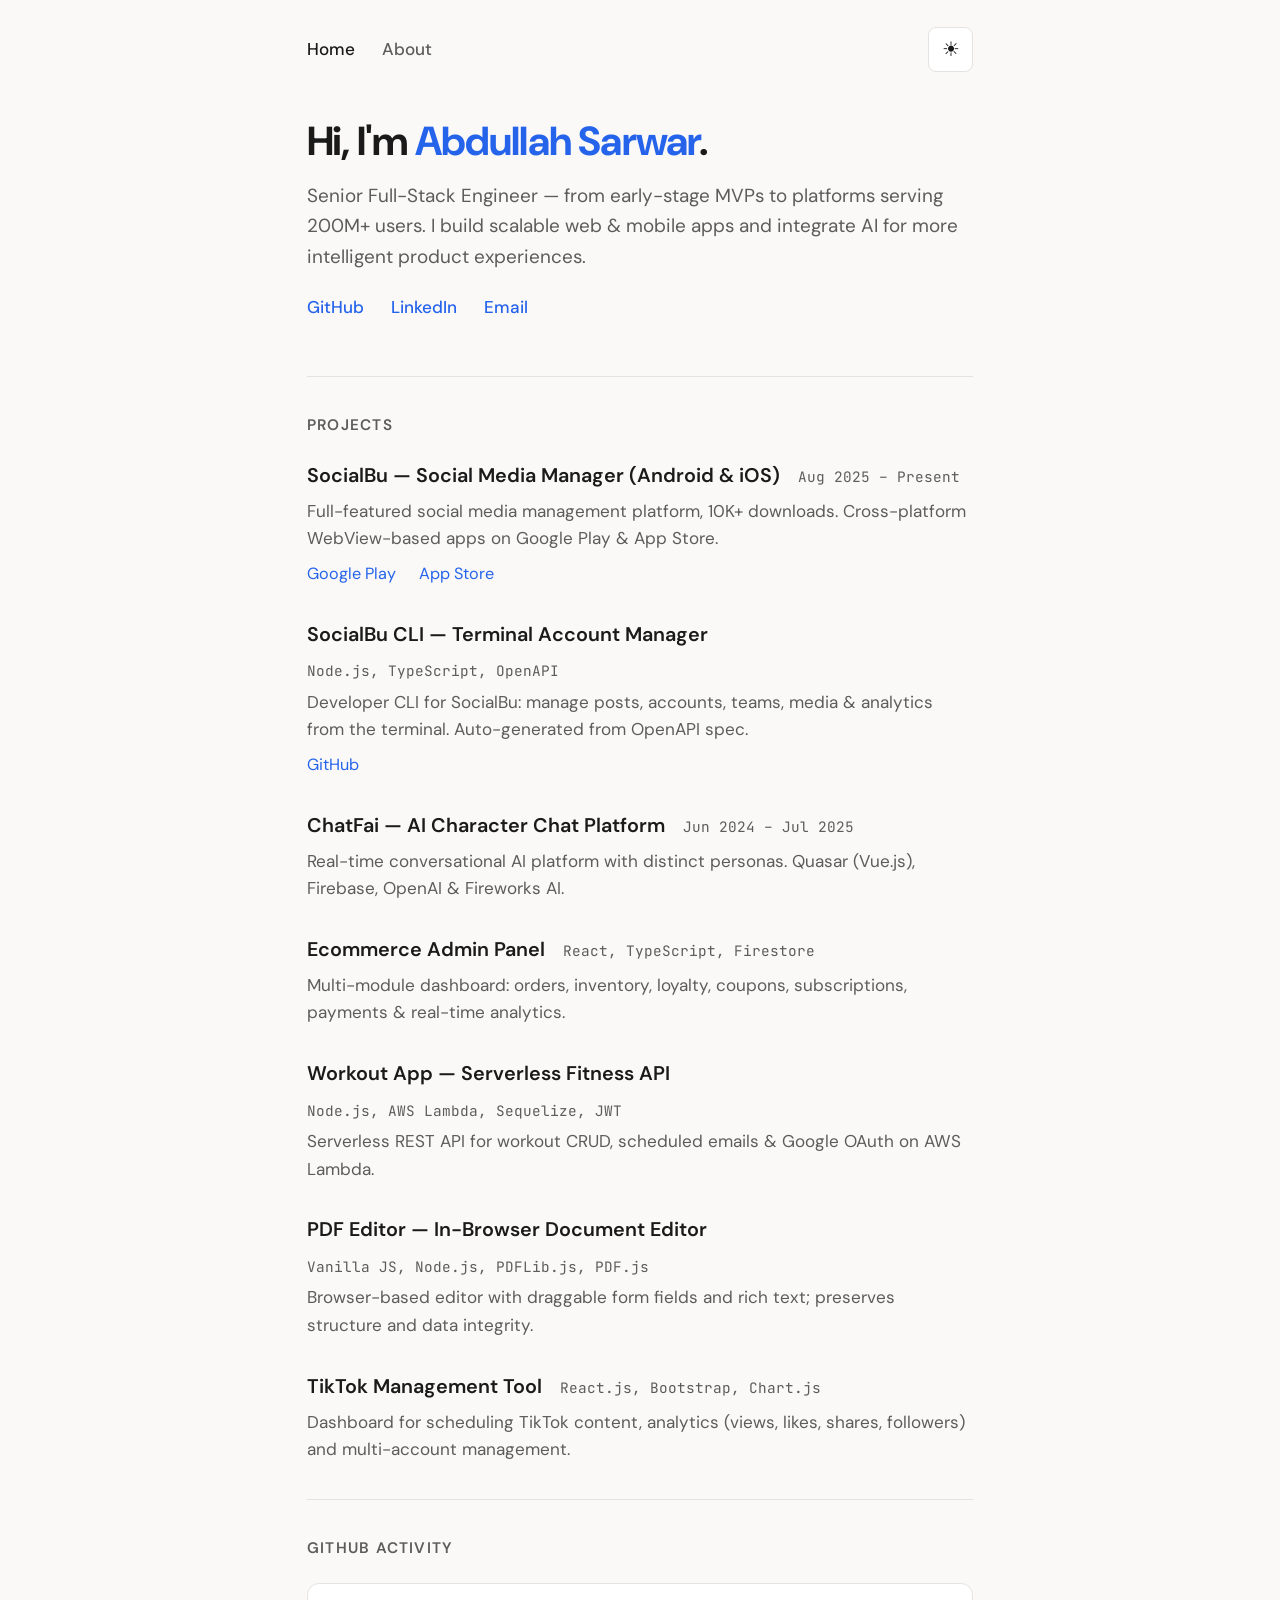
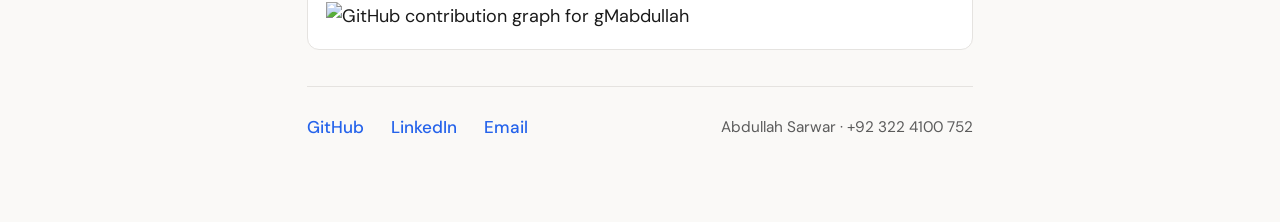
==== index.html @ 2804fb4a "html/css resume added" ====
<!DOCTYPE html>
<html lang="en">
<head>
  <meta charset="UTF-8" />
  <meta name="viewport" content="width=device-width, initial-scale=1.0" />
  <title>Abdullah Sarwar — Full-Stack Engineer</title>
  <meta name="description" content="Senior Full-Stack Engineer · React, Vue, React Native · AI Integration · 7+ years building scalable web & mobile apps." />
  <link rel="preconnect" href="https://fonts.googleapis.com" />
  <link rel="preconnect" href="https://fonts.gstatic.com" crossorigin />
  <link href="https://fonts.googleapis.com/css2?family=DM+Sans:ital,opsz,wght@0,9..40,400;0,9..40,500;0,9..40,600;0,9..40,700;1,9..40,400&family=JetBrains+Mono:wght@400;500&display=swap" rel="stylesheet" />
  <link rel="stylesheet" href="styles.css" />
  <script>
    (function(){var t=localStorage.getItem("theme");if(t==="dark"||t==="light")document.documentElement.setAttribute("data-theme",t);
    else if(window.matchMedia&&window.matchMedia("(prefers-color-scheme: dark)").matches)document.documentElement.setAttribute("data-theme","dark");
    else document.documentElement.setAttribute("data-theme","light");})();
  </script>
</head>
<body>
  <div class="page">
    <header class="site-header">
      <nav class="nav">
        <a href="index.html" class="nav-link active">Home</a>
        <a href="about.html" class="nav-link">About</a>
        <button type="button" class="theme-toggle" id="theme-toggle" aria-label="Toggle light/dark mode">
          <span class="theme-icon sun" aria-hidden="true">☀</span>
          <span class="theme-icon moon" aria-hidden="true">☽</span>
        </button>
      </nav>
    </header>

    <main class="main">
      <section class="hero">
        <h1 class="hero-title">Hi, I'm <span class="name">Abdullah Sarwar</span>.</h1>
        <p class="hero-tagline">
          Senior Full-Stack Engineer — from early-stage MVPs to platforms serving 200M+ users.
          I build scalable web & mobile apps and integrate AI for more intelligent product experiences.
        </p>
        <div class="social-links">
          <a href="https://github.com/gMabdullah" target="_blank" rel="noopener noreferrer">GitHub</a>
          <a href="https://linkedin.com/in/abdullahsarwar" target="_blank" rel="noopener noreferrer">LinkedIn</a>
          <a href="mailto:work.gmabdullah@gmail.com">Email</a>
        </div>
      </section>

      <hr class="divider" />

      <section class="projects">
        <h2 class="section-title">Projects</h2>

        <article class="project">
          <div class="project-header">
            <h3 class="project-title">SocialBu — Social Media Manager (Android & iOS)</h3>
            <span class="project-time">Aug 2025 – Present</span>
          </div>
          <p class="project-desc">Full-featured social media management platform, 10K+ downloads. Cross-platform WebView-based apps on Google Play & App Store.</p>
          <div class="project-links">
            <a href="https://play.google.com/store/apps/details?id=com.socialbu.app" target="_blank" rel="noopener noreferrer">Google Play</a>
            <a href="https://apps.apple.com/us/app/socialbu-social-media-manager/id1568492955" target="_blank" rel="noopener noreferrer">App Store</a>
          </div>
        </article>

        <article class="project">
          <div class="project-header">
            <h3 class="project-title">SocialBu CLI — Terminal Account Manager</h3>
            <span class="project-time">Node.js, TypeScript, OpenAPI</span>
          </div>
          <p class="project-desc">Developer CLI for SocialBu: manage posts, accounts, teams, media & analytics from the terminal. Auto-generated from OpenAPI spec.</p>
          <div class="project-links">
            <a href="https://github.com/gMabdullah/socialbu-cli" target="_blank" rel="noopener noreferrer">GitHub</a>
          </div>
        </article>

        <article class="project">
          <div class="project-header">
            <h3 class="project-title">ChatFai — AI Character Chat Platform</h3>
            <span class="project-time">Jun 2024 – Jul 2025</span>
          </div>
          <p class="project-desc">Real-time conversational AI platform with distinct personas. Quasar (Vue.js), Firebase, OpenAI & Fireworks AI.</p>
        </article>

        <article class="project">
          <div class="project-header">
            <h3 class="project-title">Ecommerce Admin Panel</h3>
            <span class="project-time">React, TypeScript, Firestore</span>
          </div>
          <p class="project-desc">Multi-module dashboard: orders, inventory, loyalty, coupons, subscriptions, payments & real-time analytics.</p>
        </article>

        <article class="project">
          <div class="project-header">
            <h3 class="project-title">Workout App — Serverless Fitness API</h3>
            <span class="project-time">Node.js, AWS Lambda, Sequelize, JWT</span>
          </div>
          <p class="project-desc">Serverless REST API for workout CRUD, scheduled emails & Google OAuth on AWS Lambda.</p>
        </article>

        <article class="project">
          <div class="project-header">
            <h3 class="project-title">PDF Editor — In-Browser Document Editor</h3>
            <span class="project-time">Vanilla JS, Node.js, PDFLib.js, PDF.js</span>
          </div>
          <p class="project-desc">Browser-based editor with draggable form fields and rich text; preserves structure and data integrity.</p>
        </article>

        <article class="project">
          <div class="project-header">
            <h3 class="project-title">TikTok Management Tool</h3>
            <span class="project-time">React.js, Bootstrap, Chart.js</span>
          </div>
          <p class="project-desc">Dashboard for scheduling TikTok content, analytics (views, likes, shares, followers) and multi-account management.</p>
        </article>
      </section>

      <hr class="divider" />

      <section class="github-activity">
        <h2 class="section-title">GitHub Activity</h2>
        <div class="chart-wrap">
          <img
            id="github-chart"
            class="github-chart-img"
            src="https://github-readme-activity-graph.vercel.app/graph?username=gMabdullah&theme=react&area=true&hide_border=true"
            alt="GitHub contribution graph for gMabdullah"
            loading="lazy"
          />
        </div>
      </section>
    </main>

    <footer class="site-footer">
      <div class="social-links">
        <a href="https://github.com/gMabdullah" target="_blank" rel="noopener noreferrer">GitHub</a>
        <a href="https://linkedin.com/in/abdullahsarwar" target="_blank" rel="noopener noreferrer">LinkedIn</a>
        <a href="mailto:work.gmabdullah@gmail.com">Email</a>
      </div>
      <p class="footer-credit">Abdullah Sarwar · +92 322 4100 752</p>
    </footer>
  </div>
  <script src="script.js"></script>
</body>
</html>
---- styles.css ----
/* ----- Variables ----- */
:root {
  --bg: #faf9f7;
  --surface: #ffffff;
  --text: #1a1a1a;
  --text-muted: #5c5c5c;
  --accent: #2563eb;
  --accent-hover: #1d4ed8;
  --border: #e5e3e0;
  --divider: #e5e3e0;
  --link: #2563eb;
  --link-visited: #4338ca;
}

[data-theme="dark"] {
  --bg: #0f0f0f;
  --surface: #181818;
  --text: #f0f0f0;
  --text-muted: #a0a0a0;
  --accent: #60a5fa;
  --accent-hover: #93c5fd;
  --border: #2a2a2a;
  --divider: #2a2a2a;
  --link: #60a5fa;
  --link-visited: #a78bfa;
}

/* ----- Base ----- */
*,
*::before,
*::after {
  box-sizing: border-box;
}

html {
  font-size: 18px;
  -webkit-font-smoothing: antialiased;
}

body {
  margin: 0;
  font-family: "DM Sans", system-ui, sans-serif;
  background: var(--bg);
  color: var(--text);
  line-height: 1.6;
  min-height: 100vh;
}

.page {
  min-height: 100vh;
  display: flex;
  flex-direction: column;
  max-width: 720px;
  margin: 0 auto;
  padding: 0 1.5rem 3rem;
}

/* ----- Header ----- */
.site-header {
  padding: 1.5rem 0;
}

.nav {
  display: flex;
  align-items: center;
  gap: 1.5rem;
  flex-wrap: wrap;
}

.nav-link {
  color: var(--text-muted);
  text-decoration: none;
  font-weight: 500;
  font-size: 0.95rem;
}

.nav-link:hover {
  color: var(--text);
}

.nav-link.active {
  color: var(--text);
}

.theme-toggle {
  margin-left: auto;
  width: 2.5rem;
  height: 2.5rem;
  border: 1px solid var(--border);
  border-radius: 8px;
  background: var(--surface);
  color: var(--text);
  cursor: pointer;
  display: flex;
  align-items: center;
  justify-content: center;
  font-size: 1.1rem;
  transition: background 0.2s, border-color 0.2s;
}

.theme-toggle:hover {
  background: var(--border);
}

.theme-icon {
  display: none;
}

.theme-icon.sun {
  display: block;
}

[data-theme="dark"] .theme-icon.sun {
  display: none;
}

[data-theme="dark"] .theme-icon.moon {
  display: block;
}

/* ----- Main ----- */
.main {
  flex: 1;
  padding: 0.5rem 0 2rem;
}

/* ----- Hero ----- */
.hero {
  padding: 0.5rem 0 1rem;
}

.hero-title {
  font-size: clamp(1.75rem, 4vw, 2.25rem);
  font-weight: 700;
  margin: 0 0 0.75rem;
  letter-spacing: -0.02em;
  line-height: 1.25;
}

.hero-title .name {
  color: var(--accent);
}

.hero-tagline {
  font-size: 1.05rem;
  color: var(--text-muted);
  margin: 0 0 1.25rem;
  max-width: 56ch;
}

.social-links {
  display: flex;
  flex-wrap: wrap;
  gap: 1rem 1.5rem;
}

.social-links a {
  color: var(--link);
  text-decoration: none;
  font-weight: 500;
  font-size: 0.95rem;
}

.social-links a:hover {
  text-decoration: underline;
}

/* ----- Divider ----- */
.divider {
  border: none;
  border-top: 1px solid var(--divider);
  margin: 2rem 0;
}

/* ----- Section title ----- */
.section-title {
  font-size: 0.85rem;
  font-weight: 600;
  text-transform: uppercase;
  letter-spacing: 0.08em;
  color: var(--text-muted);
  margin: 0 0 1.25rem;
}

/* ----- Projects ----- */
.projects .project + .project {
  margin-top: 1.75rem;
}

.project-header {
  display: flex;
  flex-wrap: wrap;
  align-items: baseline;
  gap: 0.5rem 1rem;
  margin-bottom: 0.35rem;
}

.project-title {
  font-size: 1.1rem;
  font-weight: 600;
  margin: 0;
}

.project-time {
  font-family: "JetBrains Mono", monospace;
  font-size: 0.8rem;
  color: var(--text-muted);
}

.project-desc {
  margin: 0 0 0.5rem;
  font-size: 0.95rem;
  color: var(--text-muted);
}

.project-links {
  display: flex;
  flex-wrap: wrap;
  gap: 0.75rem 1.25rem;
}

.project-links a {
  color: var(--link);
  text-decoration: none;
  font-size: 0.9rem;
}

.project-links a:hover {
  text-decoration: underline;
}

/* ----- GitHub chart ----- */
.github-activity {
  margin-top: 0.5rem;
}

.chart-wrap {
  border-radius: 12px;
  overflow: hidden;
  background: var(--surface);
  border: 1px solid var(--border);
  padding: 1rem;
}

.github-chart-img {
  width: 100%;
  height: auto;
  display: block;
}

/* ----- About page ----- */
.about-page .about-hero {
  padding: 0.5rem 0 0;
}

.about-title {
  font-size: clamp(1.5rem, 3vw, 1.85rem);
  font-weight: 700;
  margin: 0 0 1rem;
  letter-spacing: -0.02em;
}

.about-lead {
  font-size: 1.05rem;
  color: var(--text-muted);
  margin: 0 0 1rem;
}

.about-hero p,
.experience p,
.skills,
.education,
.certs {
  margin: 0 0 1rem;
  font-size: 0.98rem;
}

.job + .job,
.edu-item + .edu-item {
  margin-top: 1.5rem;
}

.job-header,
.edu-item .edu-title {
  margin-bottom: 0.35rem;
}

.job-title,
.edu-title {
  font-size: 1.05rem;
  font-weight: 600;
  margin: 0;
}

.job-meta,
.edu-meta {
  font-family: "JetBrains Mono", monospace;
  font-size: 0.8rem;
  color: var(--text-muted);
}

.skills-grid {
  list-style: none;
  padding: 0;
  margin: 0;
}

.skills-grid li {
  padding: 0.4rem 0;
  border-bottom: 1px solid var(--border);
}

.skills-grid li:last-child {
  border-bottom: none;
}

.certs-list {
  padding-left: 1.25rem;
  margin: 0;
}

.certs-list li {
  margin-bottom: 0.35rem;
}

.contact-about {
  margin-top: 1rem;
}

.contact-about p {
  margin: 0 0 0.5rem;
}

.contact-about a {
  color: var(--link);
  text-decoration: none;
}

.contact-about a:hover {
  text-decoration: underline;
}

/* ----- Footer ----- */
.site-footer {
  padding: 1.5rem 0;
  border-top: 1px solid var(--divider);
  display: flex;
  flex-wrap: wrap;
  align-items: center;
  gap: 1rem;
  justify-content: space-between;
}

.footer-credit {
  font-size: 0.85rem;
  color: var(--text-muted);
  margin: 0;
}

.footer-back {
  color: var(--link);
  text-decoration: none;
  font-size: 0.9rem;
}

.footer-back:hover {
  text-decoration: underline;
}

/* ----- Links (global) ----- */
a {
  color: var(--link);
}

a:visited {
  color: var(--link-visited);
}
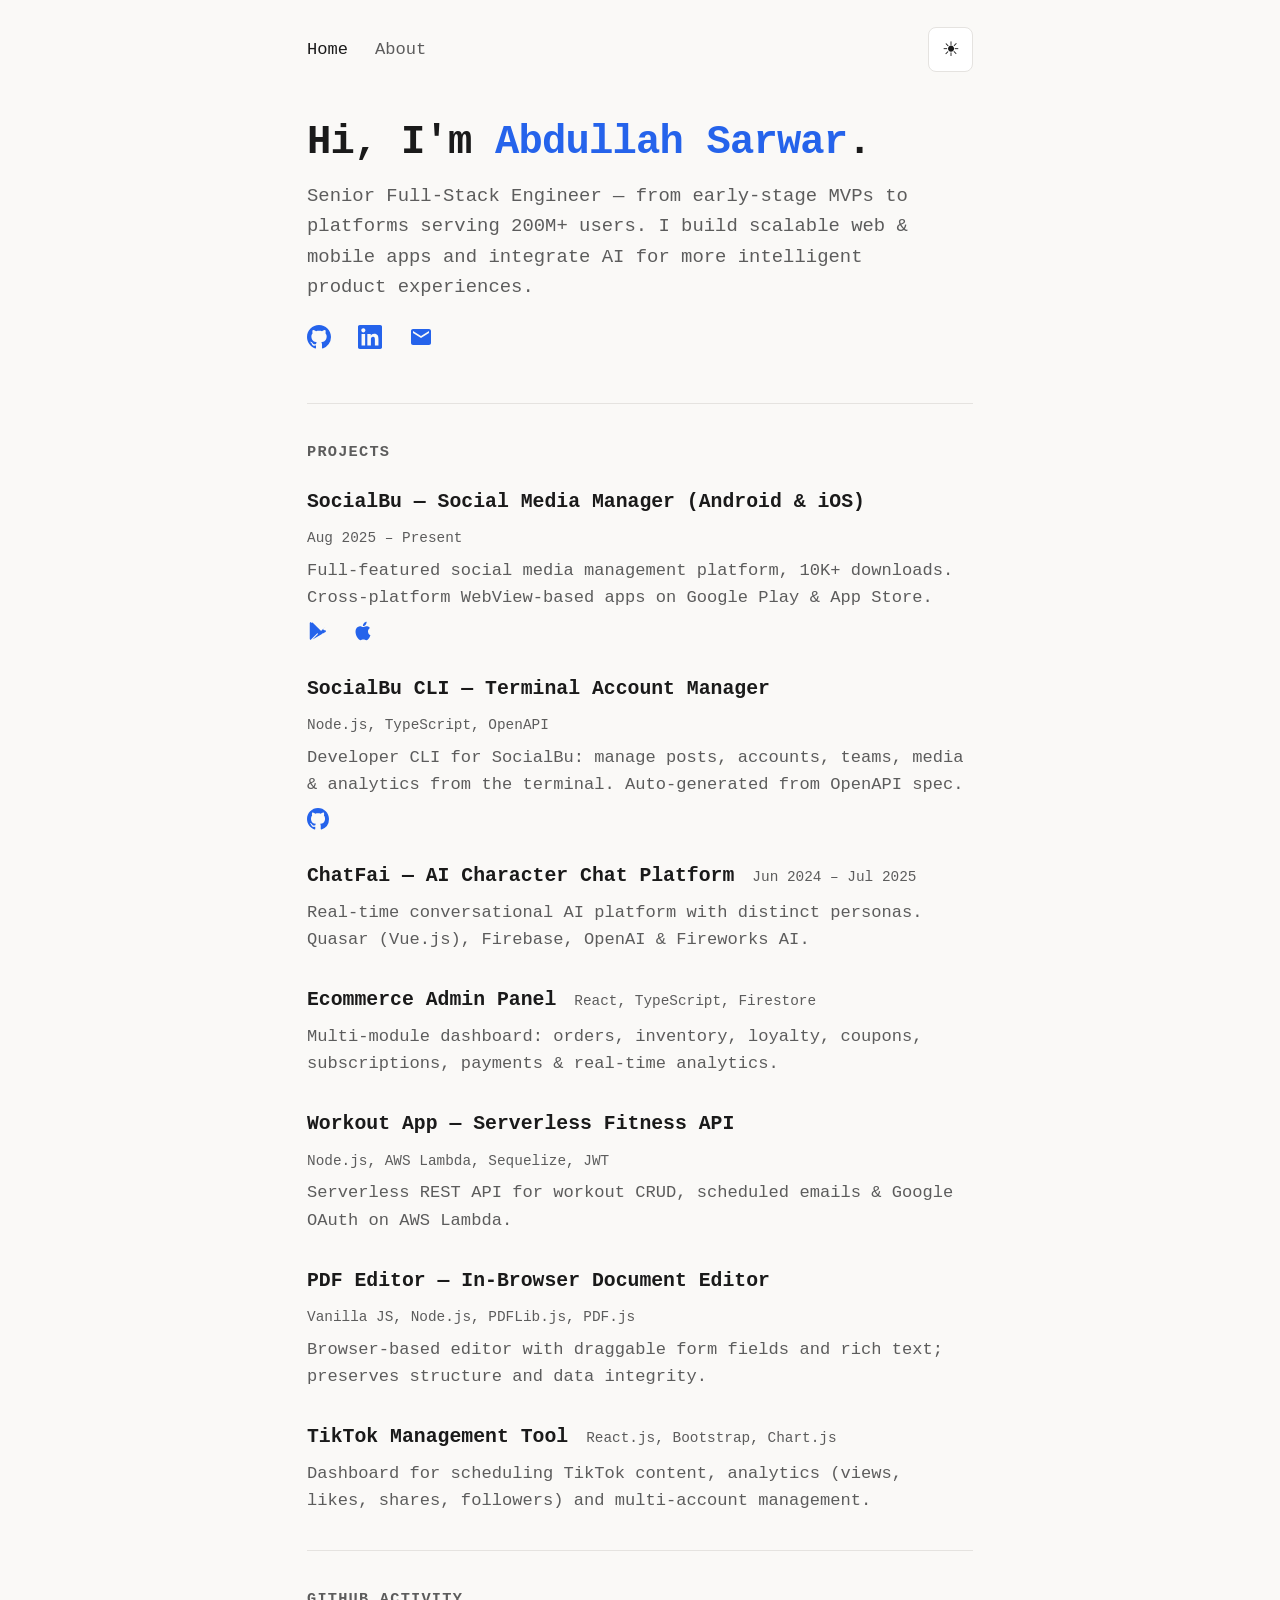
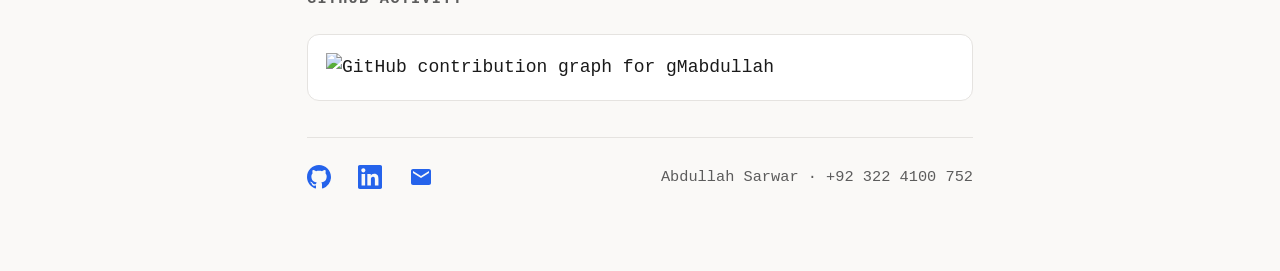
==== commit e12faa68: "icons added" ====
--- a/index.html
+++ b/index.html
@@ -5,9 +5,6 @@
   <meta name="viewport" content="width=device-width, initial-scale=1.0" />
   <title>Abdullah Sarwar — Full-Stack Engineer</title>
   <meta name="description" content="Senior Full-Stack Engineer · React, Vue, React Native · AI Integration · 7+ years building scalable web & mobile apps." />
-  <link rel="preconnect" href="https://fonts.googleapis.com" />
-  <link rel="preconnect" href="https://fonts.gstatic.com" crossorigin />
-  <link href="https://fonts.googleapis.com/css2?family=DM+Sans:ital,opsz,wght@0,9..40,400;0,9..40,500;0,9..40,600;0,9..40,700;1,9..40,400&family=JetBrains+Mono:wght@400;500&display=swap" rel="stylesheet" />
   <link rel="stylesheet" href="styles.css" />
   <script>
     (function(){var t=localStorage.getItem("theme");if(t==="dark"||t==="light")document.documentElement.setAttribute("data-theme",t);
@@ -16,6 +13,13 @@
   </script>
 </head>
 <body>
+  <svg aria-hidden="true" style="position:absolute;width:0;height:0;" xmlns="http://www.w3.org/2000/svg">
+    <symbol id="icon-github" viewBox="0 0 24 24" fill="currentColor"><path d="M12 0C5.37 0 0 5.37 0 12c0 5.31 3.435 9.795 8.205 11.385.6.105.825-.255.825-.57 0-.285-.015-1.23-.015-2.235-3.015.555-3.795-.735-4.035-1.41-.135-.345-.72-1.41-1.23-1.695-.42-.225-1.02-.78-.015-.795.945-.015 1.62.87 1.845 1.23 1.08 1.815 2.805 1.305 3.495.99.105-.78.42-1.305.765-1.605-2.67-.3-5.46-1.335-5.46-5.925 0-1.305.465-2.385 1.23-3.225-.12-.3-.54-1.53.12-3.18 0 0 1.005-.315 3.3 1.23.96-.27 1.98-.405 3-.405s2.04.135 3 .405c2.295-1.56 3.3-1.23 3.3-1.23.66 1.65.24 2.88.12 3.18.765.84 1.23 1.905 1.23 3.225 0 4.605-2.805 5.625-5.475 5.925.435.375.81 1.095.81 2.22 0 1.605-.015 2.895-.015 3.3 0 .315.225.69.825.57A12.02 12.02 0 0024 12c0-6.63-5.37-12-12-12z"/></symbol>
+    <symbol id="icon-linkedin" viewBox="0 0 24 24" fill="currentColor"><path d="M20.447 20.452h-3.554v-5.569c0-1.328-.027-3.037-1.852-3.037-1.853 0-2.136 1.445-2.136 2.939v5.667H9.351V9h3.414v1.561h.046c.477-.9 1.637-1.85 3.37-1.85 3.601 0 4.267 2.37 4.267 5.455v6.286zM5.337 7.433c-1.144 0-2.063-.926-2.063-2.065 0-1.138.92-2.063 2.063-2.063 1.14 0 2.064.925 2.064 2.063 0 1.139-.925 2.065-2.064 2.065zm1.782 13.019H3.555V9h3.564v11.452zM22.225 0H1.771C.792 0 0 .774 0 1.729v20.542C0 23.227.792 24 1.771 24h20.451C23.2 24 24 23.227 24 22.271V1.729C24 .774 23.2 0 22.222 0h.003z"/></symbol>
+    <symbol id="icon-email" viewBox="0 0 24 24" fill="currentColor"><path d="M20 4H4c-1.1 0-1.99.9-1.99 2L2 18c0 1.1.9 2 2 2h16c1.1 0 2-.9 2-2V6c0-1.1-.9-2-2-2zm0 4l-8 5-8-5V6l8 5 8-5v2z"/></symbol>
+    <symbol id="icon-google-play" viewBox="0 0 24 24" fill="currentColor"><path d="M3 20.5v-17c0-.59.34-1.11.84-1.35L13.69 12l-9.85 9.85c-.5-.25-.84-.76-.84-1.35zm13.81-5.38L6.05 21.34l14.14-14.14-3.38 3.38zm3.35-4.31c.34.27.59.69.59 1.19s-.21.91-.59 1.19l-2.81 1.42L15.55 12l1.79-1.79 2.82 1.42zM6.05 2.66l10.76 10.76-3.38 3.38L2.84 3.81 6.05 2.66z"/></symbol>
+    <symbol id="icon-app-store" viewBox="0 0 24 24" fill="currentColor"><path d="M18.71 19.5c-.83 1.24-1.71 2.45-3.05 2.47-1.34.03-1.77-.79-3.29-.79-1.53 0-2 .77-3.27.82-1.31.05-2.3-1.32-3.14-2.53C4.25 17 2.94 12.45 4.7 9.39c.87-1.52 2.43-2.48 4.12-2.51 1.28-.02 2.5.87 3.29.87.78 0 2.26-1.07 3.81-.91.65.03 2.47.26 3.64 1.98-.09.06-2.17 1.28-2.15 3.81.03 3.02 2.65 4.03 2.68 4.04-.03.07-.42 1.44-1.38 2.83M13 3.5c.73-.83 1.94-1.46 2.94-1.5.13 1.17-.34 2.35-1.04 3.19-.69.85-1.83 1.51-2.95 1.42-.15-1.15.41-2.35 1.05-3.11z"/></symbol>
+  </svg>
   <div class="page">
     <header class="site-header">
       <nav class="nav">
@@ -36,9 +40,9 @@
           I build scalable web & mobile apps and integrate AI for more intelligent product experiences.
         </p>
         <div class="social-links">
-          <a href="https://github.com/gMabdullah" target="_blank" rel="noopener noreferrer">GitHub</a>
-          <a href="https://linkedin.com/in/abdullahsarwar" target="_blank" rel="noopener noreferrer">LinkedIn</a>
-          <a href="mailto:work.gmabdullah@gmail.com">Email</a>
+          <a href="https://github.com/gMabdullah" target="_blank" rel="noopener noreferrer" class="social-link-icon" aria-label="GitHub"><svg class="icon" aria-hidden="true" width="24" height="24"><use href="#icon-github"/></svg></a>
+          <a href="https://linkedin.com/in/abdullahsarwar" target="_blank" rel="noopener noreferrer" class="social-link-icon" aria-label="LinkedIn"><svg class="icon" aria-hidden="true" width="24" height="24"><use href="#icon-linkedin"/></svg></a>
+          <a href="mailto:work.gmabdullah@gmail.com" class="social-link-icon" aria-label="Email"><svg class="icon" aria-hidden="true" width="24" height="24"><use href="#icon-email"/></svg></a>
         </div>
       </section>
 
@@ -54,8 +58,8 @@
           </div>
           <p class="project-desc">Full-featured social media management platform, 10K+ downloads. Cross-platform WebView-based apps on Google Play & App Store.</p>
           <div class="project-links">
-            <a href="https://play.google.com/store/apps/details?id=com.socialbu.app" target="_blank" rel="noopener noreferrer">Google Play</a>
-            <a href="https://apps.apple.com/us/app/socialbu-social-media-manager/id1568492955" target="_blank" rel="noopener noreferrer">App Store</a>
+            <a href="https://play.google.com/store/apps/details?id=com.socialbu.app" target="_blank" rel="noopener noreferrer" class="project-link-icon" aria-label="Google Play"><svg class="icon" aria-hidden="true" width="22" height="22"><use href="#icon-google-play"/></svg></a>
+            <a href="https://apps.apple.com/us/app/socialbu-social-media-manager/id1568492955" target="_blank" rel="noopener noreferrer" class="project-link-icon" aria-label="App Store"><svg class="icon" aria-hidden="true" width="22" height="22"><use href="#icon-app-store"/></svg></a>
           </div>
         </article>
 
@@ -66,7 +70,7 @@
           </div>
           <p class="project-desc">Developer CLI for SocialBu: manage posts, accounts, teams, media & analytics from the terminal. Auto-generated from OpenAPI spec.</p>
           <div class="project-links">
-            <a href="https://github.com/gMabdullah/socialbu-cli" target="_blank" rel="noopener noreferrer">GitHub</a>
+            <a href="https://github.com/gMabdullah/socialbu-cli" target="_blank" rel="noopener noreferrer" class="project-link-icon" aria-label="GitHub"><svg class="icon" aria-hidden="true" width="22" height="22"><use href="#icon-github"/></svg></a>
           </div>
         </article>
 
@@ -129,9 +133,9 @@
 
     <footer class="site-footer">
       <div class="social-links">
-        <a href="https://github.com/gMabdullah" target="_blank" rel="noopener noreferrer">GitHub</a>
-        <a href="https://linkedin.com/in/abdullahsarwar" target="_blank" rel="noopener noreferrer">LinkedIn</a>
-        <a href="mailto:work.gmabdullah@gmail.com">Email</a>
+        <a href="https://github.com/gMabdullah" target="_blank" rel="noopener noreferrer" class="social-link-icon" aria-label="GitHub"><svg class="icon" aria-hidden="true" width="24" height="24"><use href="#icon-github"/></svg></a>
+        <a href="https://linkedin.com/in/abdullahsarwar" target="_blank" rel="noopener noreferrer" class="social-link-icon" aria-label="LinkedIn"><svg class="icon" aria-hidden="true" width="24" height="24"><use href="#icon-linkedin"/></svg></a>
+        <a href="mailto:work.gmabdullah@gmail.com" class="social-link-icon" aria-label="Email"><svg class="icon" aria-hidden="true" width="24" height="24"><use href="#icon-email"/></svg></a>
       </div>
       <p class="footer-credit">Abdullah Sarwar · +92 322 4100 752</p>
     </footer>
--- a/styles.css
+++ b/styles.css
@@ -39,7 +39,7 @@
 
 body {
   margin: 0;
-  font-family: "DM Sans", system-ui, sans-serif;
+  font-family: ui-monospace, SFMono-Regular, Menlo, Monaco, Consolas, "Liberation Mono", "Courier New", monospace;
   background: var(--bg);
   color: var(--text);
   line-height: 1.6;
@@ -152,6 +152,7 @@
   display: flex;
   flex-wrap: wrap;
   gap: 1rem 1.5rem;
+  align-items: center;
 }
 
 .social-links a {
@@ -163,6 +164,25 @@
 
 .social-links a:hover {
   text-decoration: underline;
+}
+
+.social-link-icon {
+  display: inline-flex;
+  align-items: center;
+  justify-content: center;
+  color: var(--link);
+  transition: color 0.2s, transform 0.2s;
+}
+
+.social-link-icon:hover {
+  color: var(--accent-hover);
+  text-decoration: none;
+  transform: translateY(-1px);
+}
+
+.social-link-icon .icon {
+  fill: currentColor;
+  flex-shrink: 0;
 }
 
 /* ----- Divider ----- */
@@ -202,7 +222,6 @@
 }
 
 .project-time {
-  font-family: "JetBrains Mono", monospace;
   font-size: 0.8rem;
   color: var(--text-muted);
 }
@@ -217,6 +236,7 @@
   display: flex;
   flex-wrap: wrap;
   gap: 0.75rem 1.25rem;
+  align-items: center;
 }
 
 .project-links a {
@@ -227,6 +247,25 @@
 
 .project-links a:hover {
   text-decoration: underline;
+}
+
+.project-link-icon {
+  display: inline-flex;
+  align-items: center;
+  justify-content: center;
+  color: var(--link);
+  transition: color 0.2s, transform 0.2s;
+}
+
+.project-link-icon:hover {
+  color: var(--accent-hover);
+  text-decoration: none;
+  transform: translateY(-1px);
+}
+
+.project-link-icon .icon {
+  fill: currentColor;
+  flex-shrink: 0;
 }
 
 /* ----- GitHub chart ----- */
@@ -294,7 +333,6 @@
 
 .job-meta,
 .edu-meta {
-  font-family: "JetBrains Mono", monospace;
   font-size: 0.8rem;
   color: var(--text-muted);
 }
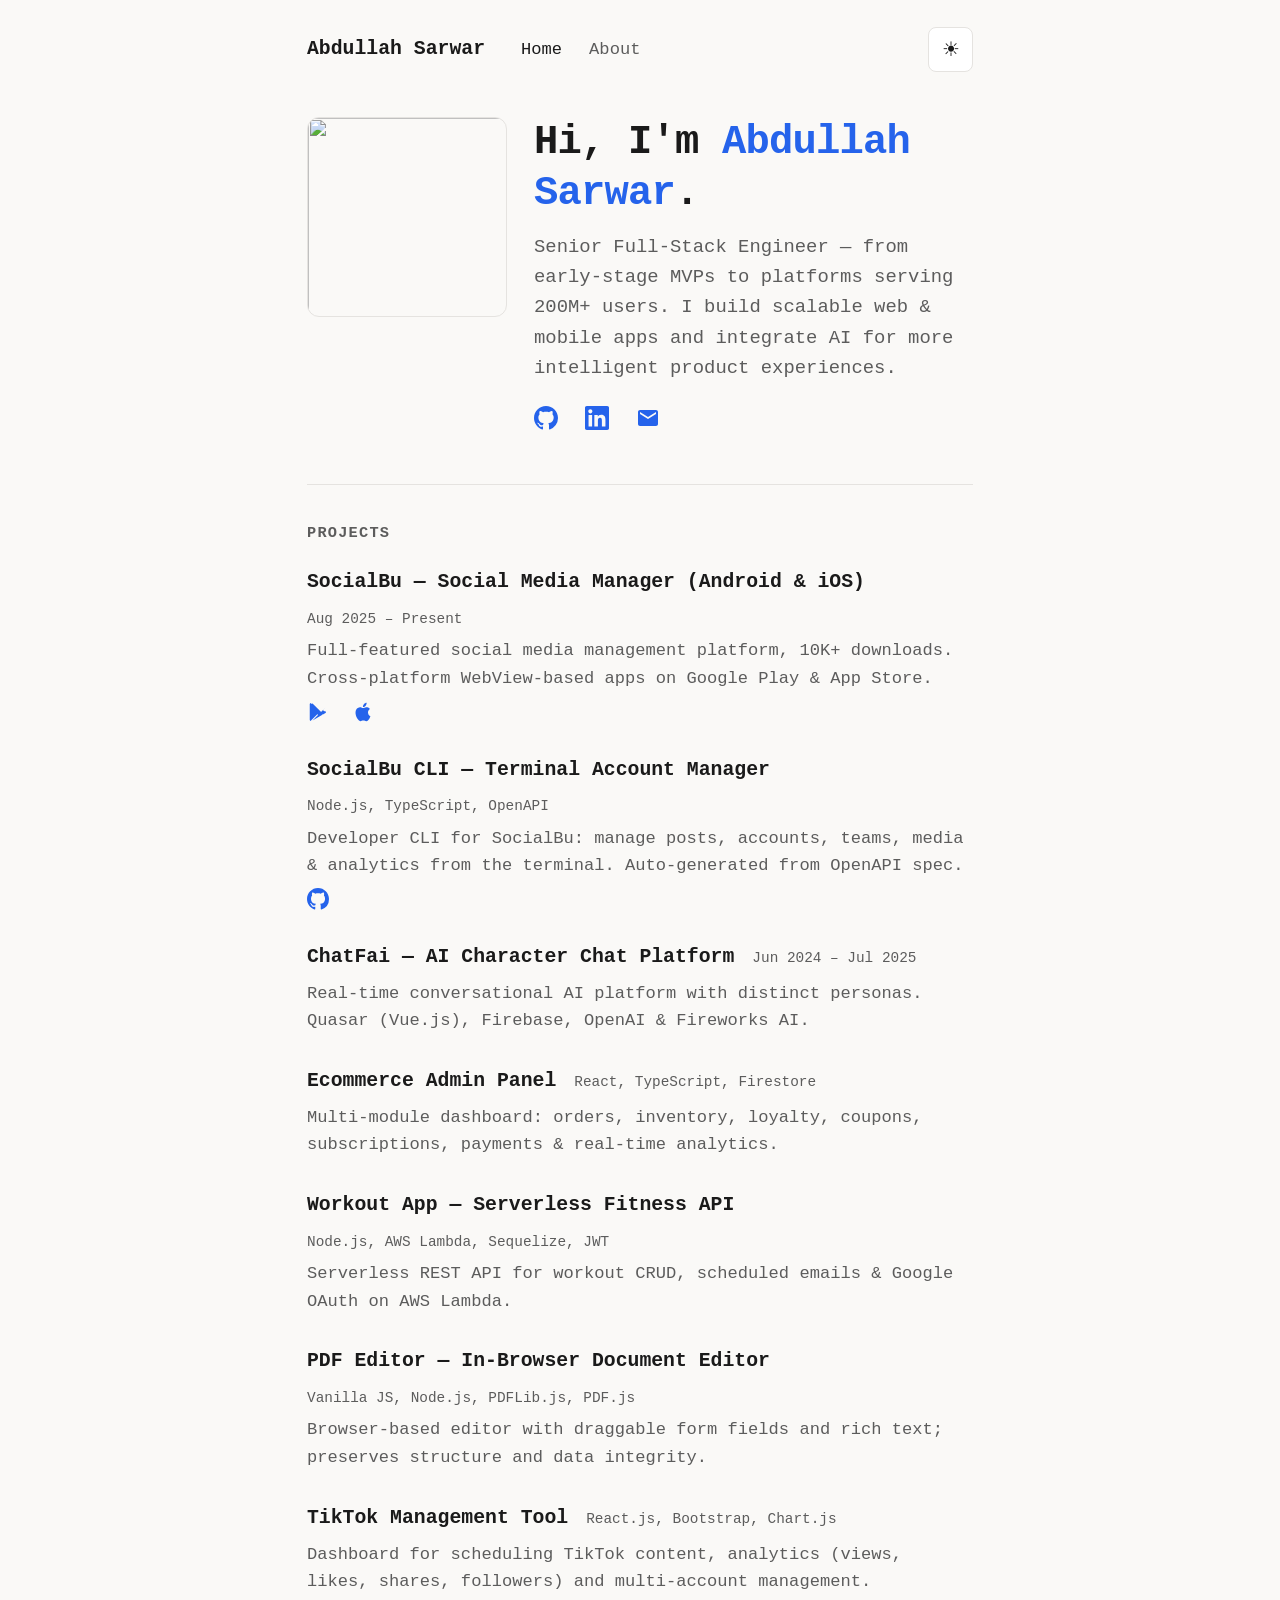
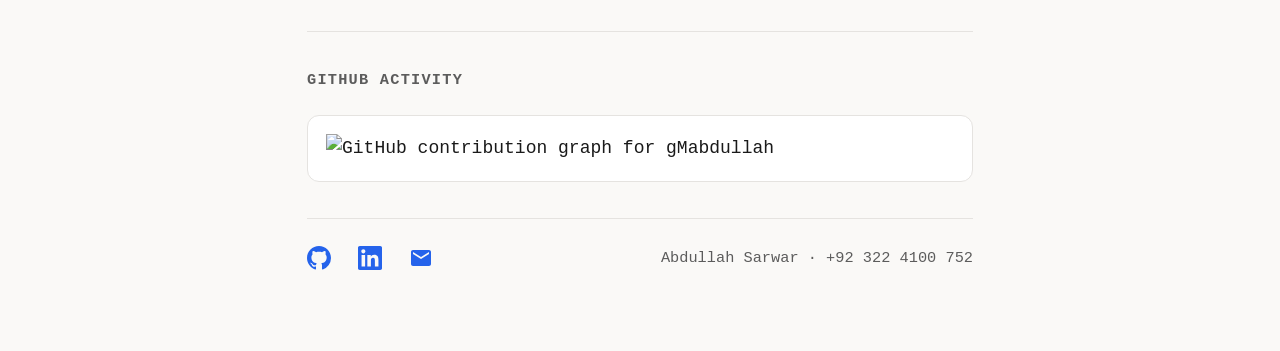
==== commit 891cb662: "avatar added" ====
--- a/index.html
+++ b/index.html
@@ -23,6 +23,7 @@
   <div class="page">
     <header class="site-header">
       <nav class="nav">
+        <a href="index.html" class="nav-brand">Abdullah Sarwar</a>
         <a href="index.html" class="nav-link active">Home</a>
         <a href="about.html" class="nav-link">About</a>
         <button type="button" class="theme-toggle" id="theme-toggle" aria-label="Toggle light/dark mode">
@@ -34,6 +35,8 @@
 
     <main class="main">
       <section class="hero">
+        <img class="avatar" src="https://avatars.githubusercontent.com/u/14031680?v=4" alt="" width="200" height="200" />
+        <div class="hero-content">
         <h1 class="hero-title">Hi, I'm <span class="name">Abdullah Sarwar</span>.</h1>
         <p class="hero-tagline">
           Senior Full-Stack Engineer — from early-stage MVPs to platforms serving 200M+ users.
@@ -43,6 +46,7 @@
           <a href="https://github.com/gMabdullah" target="_blank" rel="noopener noreferrer" class="social-link-icon" aria-label="GitHub"><svg class="icon" aria-hidden="true" width="24" height="24"><use href="#icon-github"/></svg></a>
           <a href="https://linkedin.com/in/abdullahsarwar" target="_blank" rel="noopener noreferrer" class="social-link-icon" aria-label="LinkedIn"><svg class="icon" aria-hidden="true" width="24" height="24"><use href="#icon-linkedin"/></svg></a>
           <a href="mailto:work.gmabdullah@gmail.com" class="social-link-icon" aria-label="Email"><svg class="icon" aria-hidden="true" width="24" height="24"><use href="#icon-email"/></svg></a>
+        </div>
         </div>
       </section>
 
--- a/styles.css
+++ b/styles.css
@@ -67,11 +67,27 @@
   flex-wrap: wrap;
 }
 
+.nav-brand {
+  color: var(--text);
+  text-decoration: none;
+  font-weight: 700;
+  font-size: 1.1rem;
+  margin-right: 0.5rem;
+}
+
+.nav-brand:hover {
+  color: var(--accent);
+}
+
 .nav-link {
   color: var(--text-muted);
   text-decoration: none;
   font-weight: 500;
   font-size: 0.95rem;
+}
+
+.nav-link:first-of-type {
+  margin-left: auto;
 }
 
 .nav-link:hover {
@@ -127,6 +143,24 @@
 /* ----- Hero ----- */
 .hero {
   padding: 0.5rem 0 1rem;
+  display: flex;
+  flex-wrap: wrap;
+  gap: 1.5rem;
+  align-items: flex-start;
+}
+
+.avatar {
+  width: 200px;
+  height: 200px;
+  border-radius: 12px;
+  object-fit: cover;
+  flex-shrink: 0;
+  border: 1px solid var(--border);
+}
+
+.hero-content {
+  flex: 1;
+  min-width: 0;
 }
 
 .hero-title {
@@ -290,6 +324,15 @@
 /* ----- About page ----- */
 .about-page .about-hero {
   padding: 0.5rem 0 0;
+  display: flex;
+  flex-wrap: wrap;
+  gap: 1.5rem;
+  align-items: flex-start;
+}
+
+.about-hero-content {
+  flex: 1;
+  min-width: 0;
 }
 
 .about-title {
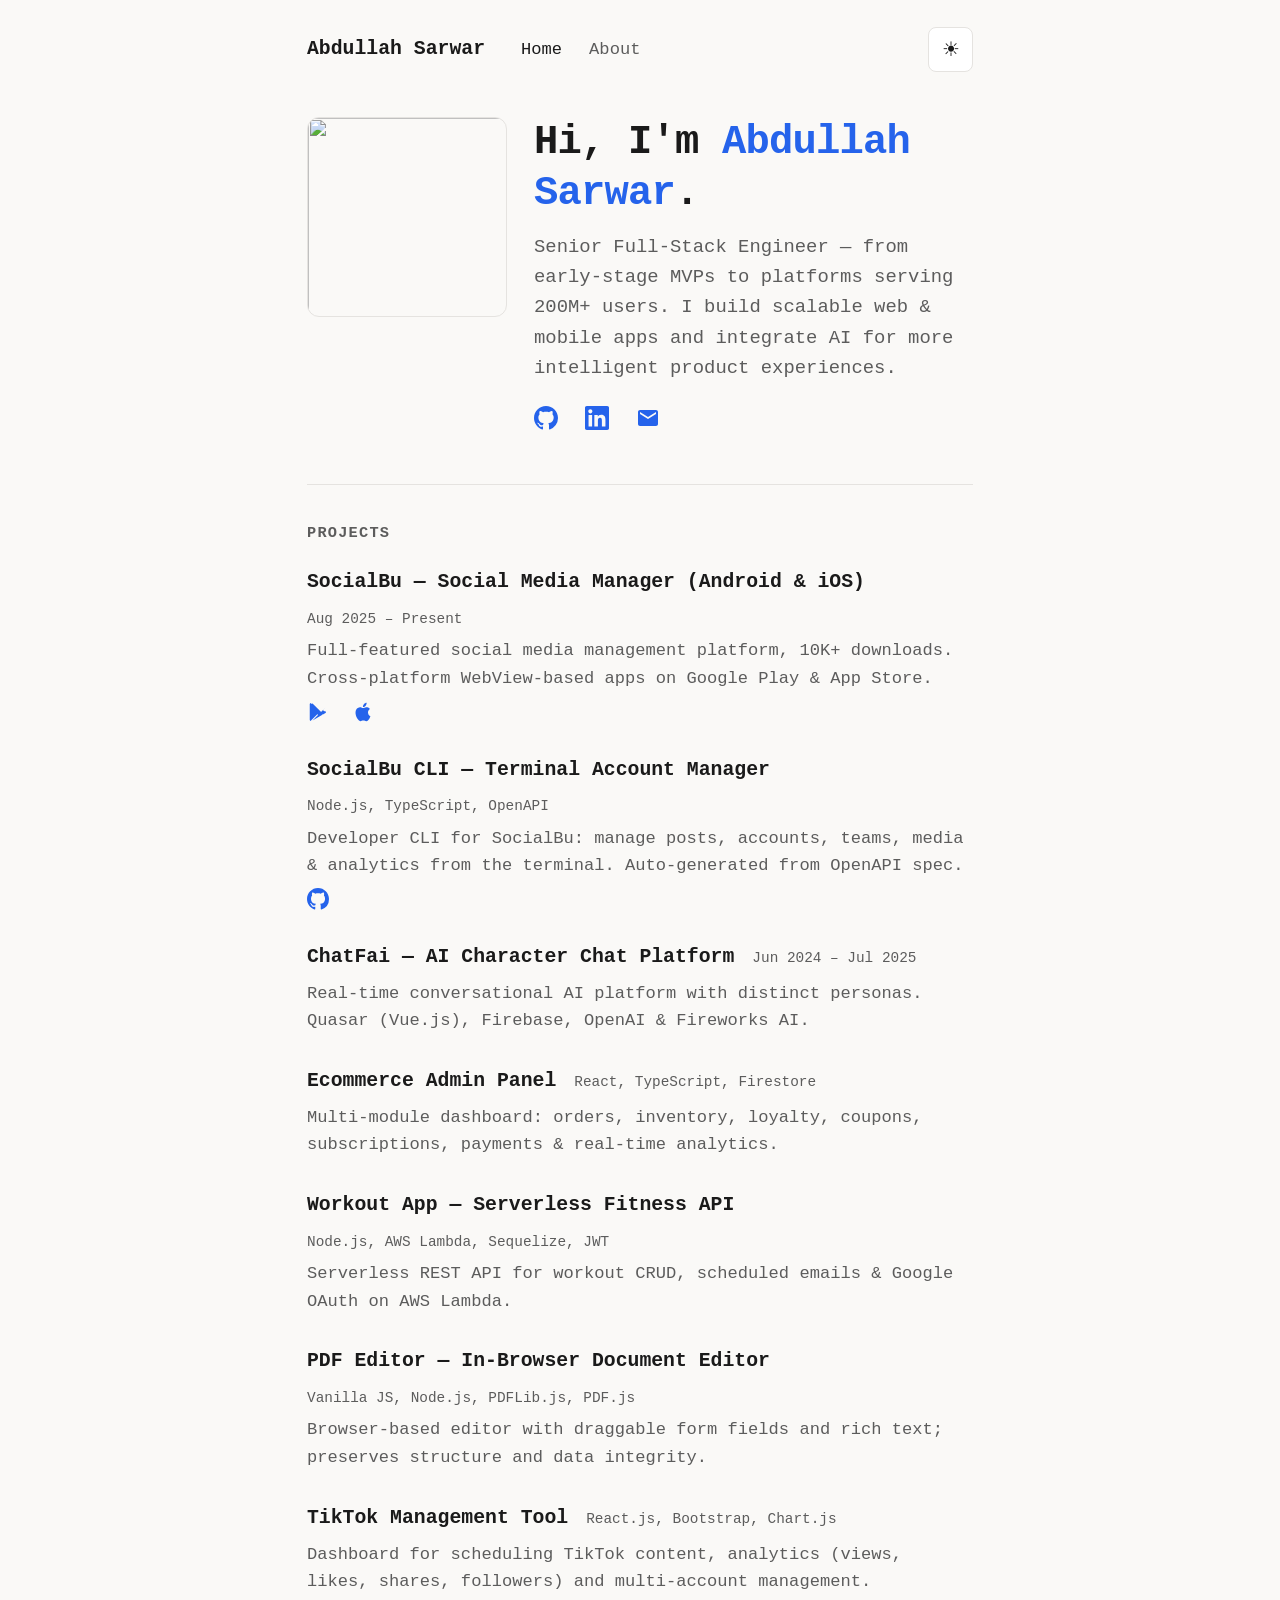
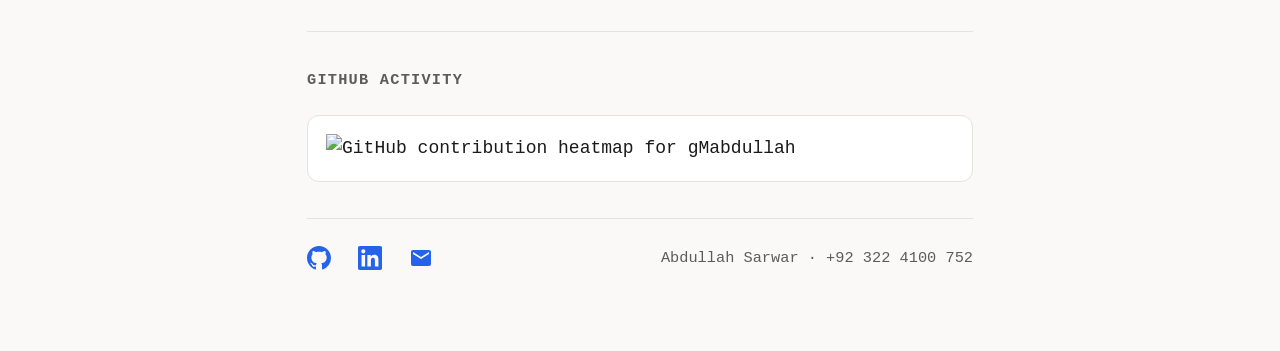
==== commit 1b102213: "update github graph" ====
--- a/index.html
+++ b/index.html
@@ -127,8 +127,8 @@
           <img
             id="github-chart"
             class="github-chart-img"
-            src="https://github-readme-activity-graph.vercel.app/graph?username=gMabdullah&theme=react&area=true&hide_border=true"
-            alt="GitHub contribution graph for gMabdullah"
+            src="https://ghchart.rshah.org/gMabdullah"
+            alt="GitHub contribution heatmap for gMabdullah"
             loading="lazy"
           />
         </div>
